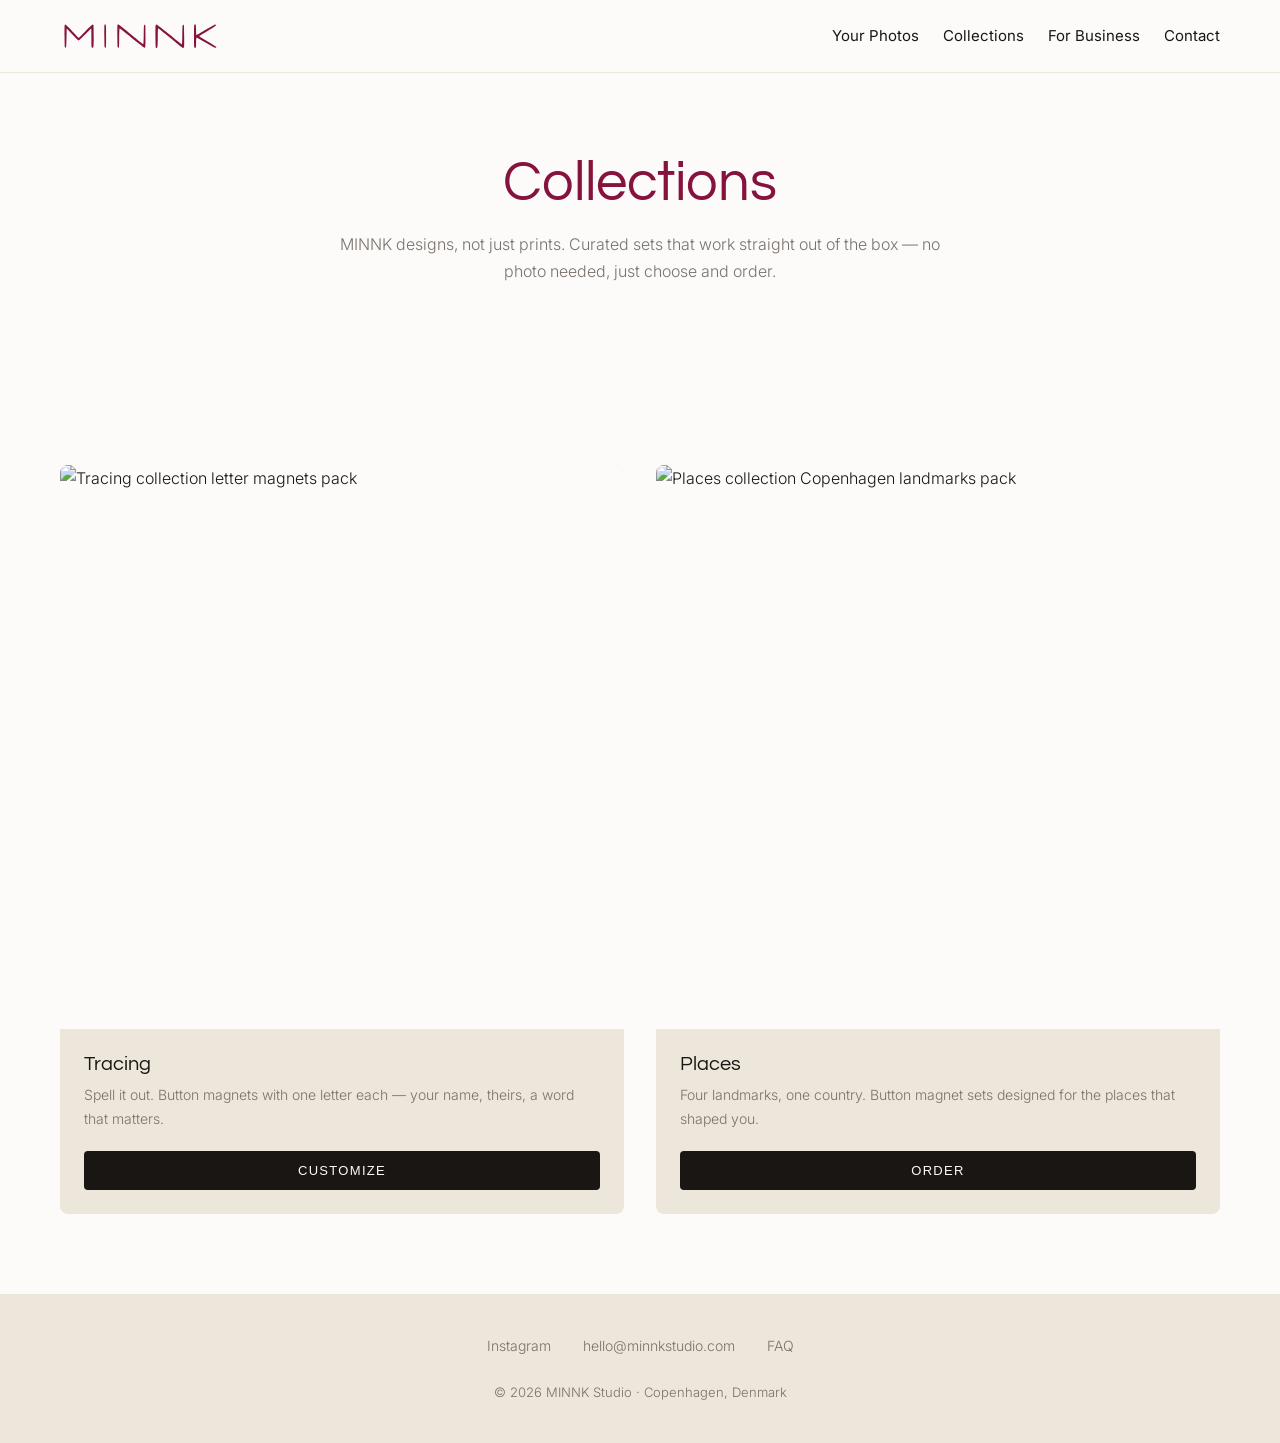
==== collections.html @ 9b7a2f92 "Initial commit: MINNK Studio website - 5 páginas: Home, Your Photos, Collections, For Business, FAQ " ====
<!DOCTYPE html>
<html lang="en">
<head>
    <meta charset="UTF-8">
    <meta name="viewport" content="width=device-width, initial-scale=1.0">
    <title>Collections · MINNK Studio</title>

    <!-- Fonts -->
    <link rel="preconnect" href="https://fonts.googleapis.com">
    <link rel="preconnect" href="https://fonts.gstatic.com" crossorigin>
    <link href="https://fonts.googleapis.com/css2?family=Questrial&family=Inter:wght@300;400;500&display=swap" rel="stylesheet">

    <!-- Favicon -->
    <link rel="icon" type="image/png" sizes="32x32" href="logo_vectorizado/minnk-favicon-32.png">
    <link rel="icon" type="image/png" sizes="16x16" href="logo_vectorizado/minnk-favicon-16.png">
    <link rel="apple-touch-icon" sizes="180x180" href="logo_vectorizado/minnk-favicon-180.png">

    <style>
        /* ==================== VARIABLES ==================== */
        :root {
            --burgundy:  #86123E;
            --off-white: #FCFBF9;
            --linen:     #EDE6DA;
            --almond:    #C9ADA7;
            --ink:       #1A1614;
            --stone:     #7A716B;

            --font-display: 'Questrial', sans-serif;
            --font-body:    'Inter', sans-serif;
        }

        /* ==================== RESET ==================== */
        * {
            margin: 0;
            padding: 0;
            box-sizing: border-box;
        }

        body {
            font-family: var(--font-body);
            color: var(--ink);
            background: var(--off-white);
            line-height: 1.7;
            font-weight: 300;
            overflow-x: hidden;
        }

        img {
            max-width: 100%;
            display: block;
        }

        /* ==================== TYPOGRAPHY ==================== */
        h1, h2, h3 {
            font-family: var(--font-display);
            font-weight: normal;
            line-height: 1.1;
        }

        h1 {
            font-size: 42px;
            color: var(--burgundy);
        }

        h2 {
            font-size: 32px;
            color: var(--burgundy);
        }

        h3 {
            font-size: 20px;
            color: var(--ink);
        }

        p {
            font-size: 15px;
            color: var(--stone);
        }

        /* ==================== LAYOUT ==================== */
        .container {
            max-width: 1200px;
            margin: 0 auto;
            padding: 0 20px;
        }

        section {
            padding: 60px 0;
        }

        /* ==================== HEADER ==================== */
        header {
            background: var(--off-white);
            padding: 20px 0;
            border-bottom: 1px solid var(--linen);
        }

        .header-content {
            display: flex;
            justify-content: space-between;
            align-items: center;
            gap: 20px;
        }

        .logo img {
            height: 32px;
            width: auto;
        }

        nav ul {
            list-style: none;
            display: flex;
            gap: 24px;
            flex-wrap: wrap;
        }

        nav a {
            font-size: 15px;
            font-weight: 400;
            color: var(--ink);
            text-decoration: none;
            transition: color 0.2s;
        }

        nav a:hover {
            color: var(--burgundy);
        }

        /* ==================== PAGE INTRO ==================== */
        .page-intro {
            text-align: center;
            padding: 80px 0 60px;
        }

        .page-intro h1 {
            margin-bottom: 16px;
        }

        .page-intro p {
            max-width: 600px;
            margin: 0 auto;
            font-size: 16px;
        }

        /* ==================== COLLECTIONS GRID ==================== */
        .collections-grid {
            display: grid;
            grid-template-columns: 1fr;
            gap: 40px;
            margin-top: 40px;
        }

        .collection-card {
            background: var(--linen);
            border-radius: 8px;
            overflow: hidden;
            transition: transform 0.2s;
        }

        .collection-card:hover {
            transform: translateY(-4px);
        }

        .collection-image {
            aspect-ratio: 1 / 1;
            background: var(--off-white);
        }

        .collection-content {
            padding: 24px;
        }

        .collection-content h3 {
            margin-bottom: 8px;
        }

        .collection-content p {
            margin-bottom: 20px;
            font-size: 14px;
        }

        .btn-primary {
            display: inline-block;
            padding: 12px 24px;
            background: var(--ink);
            color: var(--off-white);
            text-decoration: none;
            font-size: 13px;
            font-weight: 500;
            text-transform: uppercase;
            letter-spacing: 0.1em;
            border-radius: 4px;
            border: none;
            cursor: pointer;
            transition: opacity 0.2s;
            width: 100%;
            text-align: center;
        }

        .btn-primary:hover {
            opacity: 0.9;
        }

        /* ==================== MODAL ==================== */
        .modal {
            display: none;
            position: fixed;
            top: 0;
            left: 0;
            width: 100%;
            height: 100%;
            background: rgba(0,0,0,0.6);
            z-index: 1000;
            align-items: center;
            justify-content: center;
            padding: 20px;
            overflow-y: auto;
        }

        .modal.active {
            display: flex;
        }

        .modal-content {
            background: var(--off-white);
            border-radius: 8px;
            max-width: 600px;
            width: 100%;
            max-height: 90vh;
            overflow-y: auto;
            padding: 40px 32px;
            position: relative;
        }

        .modal-close {
            position: absolute;
            top: 16px;
            right: 16px;
            font-size: 32px;
            cursor: pointer;
            color: var(--stone);
            background: none;
            border: none;
            line-height: 1;
            padding: 0;
            width: 32px;
            height: 32px;
            display: flex;
            align-items: center;
            justify-content: center;
        }

        .modal-content h2 {
            margin-bottom: 24px;
        }

        /* ==================== TEXT INPUT (TRACING) ==================== */
        .text-input-group {
            margin-bottom: 24px;
        }

        .name-input {
            width: 100%;
            padding: 16px;
            font-family: var(--font-body);
            font-size: 18px;
            border: 2px solid var(--almond);
            background: var(--off-white);
            color: var(--ink);
            text-transform: uppercase;
            letter-spacing: 0.1em;
            font-weight: 500;
        }

        .name-input:focus {
            outline: none;
            border-color: var(--burgundy);
        }

        .input-info {
            display: flex;
            justify-content: space-between;
            margin-top: 8px;
            font-size: 13px;
            color: var(--stone);
        }

        .price-display {
            font-size: 18px;
            font-weight: 500;
            color: var(--burgundy);
            margin-top: 16px;
            margin-bottom: 24px;
        }

        /* ==================== FORM ==================== */
        .order-form {
            margin-top: 24px;
        }

        .form-group {
            margin-bottom: 20px;
        }

        label {
            display: block;
            font-size: 13px;
            font-weight: 500;
            margin-bottom: 8px;
            color: var(--ink);
        }

        label .optional {
            font-weight: 300;
            color: var(--stone);
        }

        input,
        textarea,
        select {
            width: 100%;
            padding: 12px;
            font-family: var(--font-body);
            font-size: 15px;
            border: 1px solid var(--almond);
            background: var(--off-white);
            color: var(--ink);
        }

        input::placeholder,
        textarea::placeholder {
            color: var(--stone);
        }

        textarea {
            min-height: 80px;
            resize: vertical;
        }

        .form-note {
            font-size: 13px;
            color: var(--stone);
            margin-top: 8px;
        }

        button[type="submit"] {
            width: 100%;
            padding: 14px;
            margin-top: 24px;
            font-family: var(--font-body);
            font-size: 13px;
            font-weight: 500;
            text-transform: uppercase;
            letter-spacing: 0.1em;
            background: var(--ink);
            color: var(--off-white);
            border: none;
            cursor: pointer;
            transition: opacity 0.2s;
        }

        button[type="submit"]:hover {
            opacity: 0.9;
        }

        .important-note {
            margin-top: 16px;
            padding: 16px;
            background: var(--linen);
            border-left: 3px solid var(--burgundy);
            font-size: 13px;
            color: var(--ink);
            font-weight: 400;
        }

        /* ==================== FOOTER ==================== */
        footer {
            background: var(--linen);
            padding: 40px 0;
            text-align: center;
        }

        .footer-links {
            display: flex;
            flex-direction: column;
            gap: 16px;
            margin-bottom: 24px;
        }

        .footer-links a {
            font-size: 14px;
            color: var(--stone);
            text-decoration: none;
        }

        .footer-links a:hover {
            color: var(--burgundy);
        }

        .footer-note {
            font-size: 13px;
            color: var(--stone);
        }

        /* ==================== PLACEHOLDERS ==================== */
        .placeholder {
            background: var(--linen);
            border: 2px dashed var(--almond);
            display: flex;
            flex-direction: column;
            align-items: center;
            justify-content: center;
            padding: 40px 20px;
            text-align: center;
        }

        .placeholder-name {
            font-family: var(--font-display);
            font-size: 16px;
            color: var(--burgundy);
            margin-bottom: 8px;
        }

        .placeholder-desc {
            font-size: 13px;
            color: var(--stone);
            max-width: 300px;
        }

        .placeholder-ratio-1-1 {
            aspect-ratio: 1 / 1;
        }

        /* ==================== RESPONSIVE ==================== */
        @media (min-width: 768px) {
            h1 {
                font-size: 56px;
            }

            h2 {
                font-size: 36px;
            }

            section {
                padding: 80px 0;
            }

            .collections-grid {
                grid-template-columns: repeat(2, 1fr);
                gap: 32px;
            }

            .footer-links {
                flex-direction: row;
                justify-content: center;
                gap: 32px;
            }
        }
    </style>
</head>
<body>

    <!-- ==================== HEADER ==================== -->
    <header>
        <div class="container">
            <div class="header-content">
                <div class="logo">
                    <a href="index.html">
                        <img src="logo_vectorizado/minnk-wordmark-burdeos.svg" alt="MINNK Studio">
                    </a>
                </div>
                <nav>
                    <ul>
                        <li><a href="your-photos.html">Your Photos</a></li>
                        <li><a href="collections.html">Collections</a></li>
                        <li><a href="for-business.html">For Business</a></li>
                        <li><a href="#contact">Contact</a></li>
                    </ul>
                </nav>
            </div>
        </div>
    </header>

    <!-- ==================== PAGE INTRO ==================== -->
    <section class="page-intro">
        <div class="container">
            <h1>Collections</h1>
            <p>MINNK designs, not just prints. Curated sets that work straight out of the box — no photo needed, just choose and order.</p>
        </div>
    </section>

    <!-- ==================== COLLECTIONS GRID ==================== -->
    <section class="collections-section">
        <div class="container">
            <div class="collections-grid">

                <!-- TRACING CARD -->
                <div class="collection-card">
                    <div class="collection-image">
                        <img src="images/tracing-pack.jpg" alt="Tracing collection letter magnets pack">
                    </div>
                    <div class="collection-content">
                        <h3>Tracing</h3>
                        <p>Spell it out. Button magnets with one letter each — your name, theirs, a word that matters.</p>
                        <button class="btn-primary" onclick="openModal('tracing')">Customize</button>
                    </div>
                </div>

                <!-- PLACES CARD -->
                <div class="collection-card">
                    <div class="collection-image">
                        <img src="images/places-pack.jpg" alt="Places collection Copenhagen landmarks pack">
                    </div>
                    <div class="collection-content">
                        <h3>Places</h3>
                        <p>Four landmarks, one country. Button magnet sets designed for the places that shaped you.</p>
                        <button class="btn-primary" onclick="openModal('places')">Order</button>
                    </div>
                </div>

            </div>
        </div>
    </section>

    <!-- ==================== TRACING MODAL ==================== -->
    <div class="modal" id="modal-tracing" onclick="closeModalOnOutside(event, 'tracing')">
        <div class="modal-content" onclick="event.stopPropagation()">
            <button class="modal-close" onclick="closeModal('tracing')">&times;</button>
            <h2>Tracing</h2>

            <div class="text-input-group">
                <input
                    type="text"
                    class="name-input"
                    id="tracing-input"
                    placeholder="TYPE YOUR NAME"
                    maxlength="20"
                    oninput="updateTracingPrice()"
                >
                <div class="input-info">
                    <span id="tracing-letters">0 letters</span>
                    <span id="tracing-pieces">Minimum 5 pieces</span>
                </div>
                <div class="price-display" id="tracing-price">DKK 95</div>
            </div>

            <form class="order-form" id="tracing-form" onsubmit="handleTracingSubmit(event)">
                <input type="hidden" name="form_type" value="tracing">
                <input type="hidden" id="tracing-name-hidden" name="custom_name" value="">
                <input type="hidden" id="tracing-letters-hidden" name="letters" value="0">
                <input type="hidden" id="tracing-pieces-hidden" name="pieces" value="5">
                <input type="hidden" id="tracing-price-hidden" name="price" value="95">

                <div class="form-group">
                    <label for="tracing-customer-name">Your Name</label>
                    <input type="text" id="tracing-customer-name" name="customer_name" required>
                </div>

                <div class="form-group">
                    <label for="tracing-email">Email</label>
                    <input type="email" id="tracing-email" name="email" required>
                </div>

                <div class="form-group">
                    <label for="tracing-phone">Phone</label>
                    <input type="tel" id="tracing-phone" name="phone" placeholder="+45..." required>
                </div>

                <div class="form-group">
                    <label for="tracing-contact-preference">Preferred contact method</label>
                    <select id="tracing-contact-preference" name="contact_preference" required>
                        <option value="">Select one</option>
                        <option value="email">Email</option>
                        <option value="phone">Phone</option>
                    </select>
                </div>

                <div class="form-group">
                    <label for="tracing-postal-code">Postal Code</label>
                    <input type="text" id="tracing-postal-code" name="postal_code" required>
                    <p class="form-note">Free delivery in Copenhagen</p>
                </div>

                <div class="form-group">
                    <label for="tracing-notes">Notes <span class="optional">(optional)</span></label>
                    <textarea id="tracing-notes" name="notes" placeholder="Special occasion, deadline..."></textarea>
                </div>

                <div class="important-note">
                    <strong>This is a request.</strong> We'll review it and confirm before any payment.
                </div>

                <button type="submit">Submit Request</button>
            </form>
        </div>
    </div>

    <!-- ==================== PLACES MODAL ==================== -->
    <div class="modal" id="modal-places" onclick="closeModalOnOutside(event, 'places')">
        <div class="modal-content" onclick="event.stopPropagation()">
            <button class="modal-close" onclick="closeModal('places')">&times;</button>
            <h2>Places</h2>

            <form class="order-form" id="places-form" onsubmit="handlePlacesSubmit(event)">
                <input type="hidden" name="form_type" value="places">
                <input type="hidden" name="product" value="Places · 4x Button 50×50mm">
                <input type="hidden" name="price" value="Price TBD">

                <div class="form-group">
                    <label for="places-country">Country</label>
                    <select id="places-country" name="country" required>
                        <option value="">Select country</option>
                        <option value="denmark">Denmark</option>
                    </select>
                    <p class="form-note">More countries coming soon</p>
                </div>

                <div class="form-group">
                    <label for="places-quantity">Quantity</label>
                    <select id="places-quantity" name="quantity" required>
                        <option value="1">1 pack (4 magnets)</option>
                        <option value="2">2 packs (8 magnets)</option>
                        <option value="3">3 packs (12 magnets)</option>
                        <option value="5">5 packs (20 magnets)</option>
                    </select>
                </div>

                <div class="price-display">Price TBD · Under review</div>

                <div class="form-group">
                    <label for="places-customer-name">Your Name</label>
                    <input type="text" id="places-customer-name" name="customer_name" required>
                </div>

                <div class="form-group">
                    <label for="places-email">Email</label>
                    <input type="email" id="places-email" name="email" required>
                </div>

                <div class="form-group">
                    <label for="places-phone">Phone</label>
                    <input type="tel" id="places-phone" name="phone" placeholder="+45..." required>
                </div>

                <div class="form-group">
                    <label for="places-contact-preference">Preferred contact method</label>
                    <select id="places-contact-preference" name="contact_preference" required>
                        <option value="">Select one</option>
                        <option value="email">Email</option>
                        <option value="phone">Phone</option>
                    </select>
                </div>

                <div class="form-group">
                    <label for="places-postal-code">Postal Code</label>
                    <input type="text" id="places-postal-code" name="postal_code" required>
                    <p class="form-note">Free delivery in Copenhagen</p>
                </div>

                <div class="form-group">
                    <label for="places-notes">Notes <span class="optional">(optional)</span></label>
                    <textarea id="places-notes" name="notes" placeholder="Special occasion, deadline..."></textarea>
                </div>

                <div class="important-note">
                    <strong>This is a request.</strong> We'll review it and confirm pricing before any payment.
                </div>

                <button type="submit">Submit Request</button>
            </form>
        </div>
    </div>

    <!-- ==================== FOOTER ==================== -->
    <footer>
        <div class="container">
            <div class="footer-links">
                <a href="https://instagram.com/minnkstudio" target="_blank">Instagram</a>
                <a href="mailto:hello@minnkstudio.com">hello@minnkstudio.com</a>
                <a href="faq.html">FAQ</a>
            </div>
            <p class="footer-note">© 2026 MINNK Studio · Copenhagen, Denmark</p>
        </div>
    </footer>

    <script>
        // ==================== MODAL MANAGEMENT ====================
        function openModal(type) {
            document.getElementById(`modal-${type}`).classList.add('active');
            if (type === 'tracing') {
                updateTracingPrice();
            }
        }

        function closeModal(type) {
            document.getElementById(`modal-${type}`).classList.remove('active');
        }

        function closeModalOnOutside(event, type) {
            if (event.target.classList.contains('modal')) {
                closeModal(type);
            }
        }

        // ==================== TRACING PRICE CALCULATION ====================
        function updateTracingPrice() {
            const input = document.getElementById('tracing-input');
            const name = input.value.toUpperCase().replace(/[^A-Z]/g, ''); // Only letters
            const letters = name.length;

            // Minimum 5 pieces
            const pieces = Math.max(5, letters);

            // DKK 19 per letter, minimum DKK 95
            const price = Math.max(95, letters * 19);

            // Update UI
            document.getElementById('tracing-letters').textContent = `${letters} letter${letters !== 1 ? 's' : ''}`;
            document.getElementById('tracing-pieces').textContent = `${pieces} piece${pieces !== 1 ? 's' : ''}`;
            document.getElementById('tracing-price').textContent = `DKK ${price}`;

            // Update hidden fields
            document.getElementById('tracing-name-hidden').value = name;
            document.getElementById('tracing-letters-hidden').value = letters;
            document.getElementById('tracing-pieces-hidden').value = pieces;
            document.getElementById('tracing-price-hidden').value = price;

            // Keep input uppercase
            input.value = name;
        }

        // ==================== FORM SUBMISSIONS ====================
        function handleTracingSubmit(event) {
            event.preventDefault();

            const name = document.getElementById('tracing-input').value.trim();
            if (name.length === 0) {
                alert('Please enter a name to spell out.');
                return;
            }

            submitForm(event.target, 'Tracing');
        }

        function handlePlacesSubmit(event) {
            event.preventDefault();
            submitForm(event.target, 'Places');
        }

        function submitForm(form, productType) {
            const formData = new FormData(form);

            fetch('https://formspree.io/f/xqegqgzb', {
                method: 'POST',
                body: formData,
                headers: {
                    'Accept': 'application/json'
                }
            })
            .then(response => {
                if (response.ok) {
                    // Show confirmation
                    const modalId = productType.toLowerCase();
                    document.getElementById(`modal-${modalId}`).querySelector('.modal-content').innerHTML = `
                        <div style="text-align:center; padding:40px 20px;">
                            <h2 style="color:var(--burgundy); margin-bottom:12px;">Request Received!</h2>
                            <p style="font-size:15px; color:var(--ink);">
                                Thank you! We've received your ${productType} request.
                                You'll receive confirmation before any payment.
                            </p>
                            <p style="font-size:14px; color:var(--stone); margin-top:12px;">
                                We'll contact you at <strong>${formData.get('email')}</strong>
                            </p>
                            <a href="index.html" style="display:inline-block; margin-top:24px; padding:12px 24px; background:var(--ink); color:var(--off-white); text-decoration:none; border-radius:4px; font-size:13px;">Back to Home</a>
                        </div>
                    `;
                } else {
                    alert('There was a problem submitting your request. Please try again or contact us directly.');
                }
            })
            .catch(error => {
                alert('There was a problem submitting your request. Please try again or contact us directly.');
            });
        }
    </script>

</body>
</html>
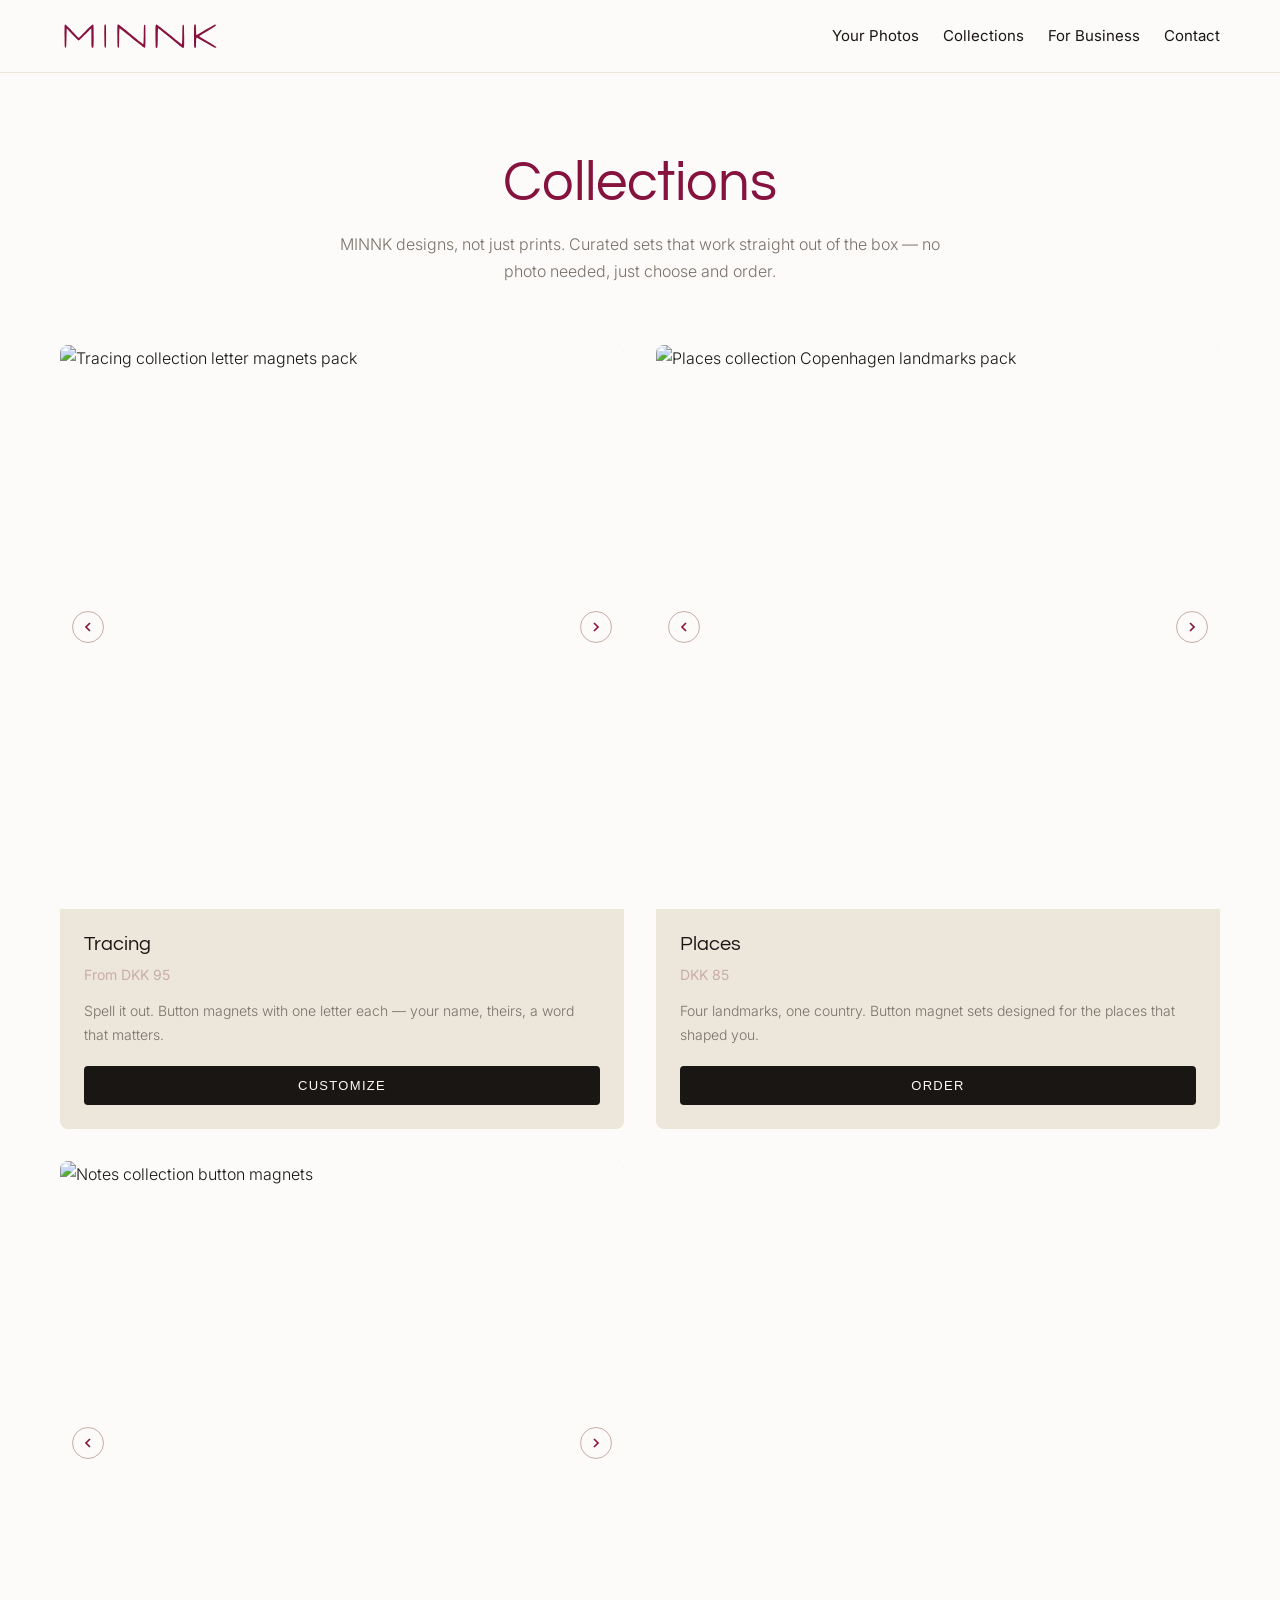
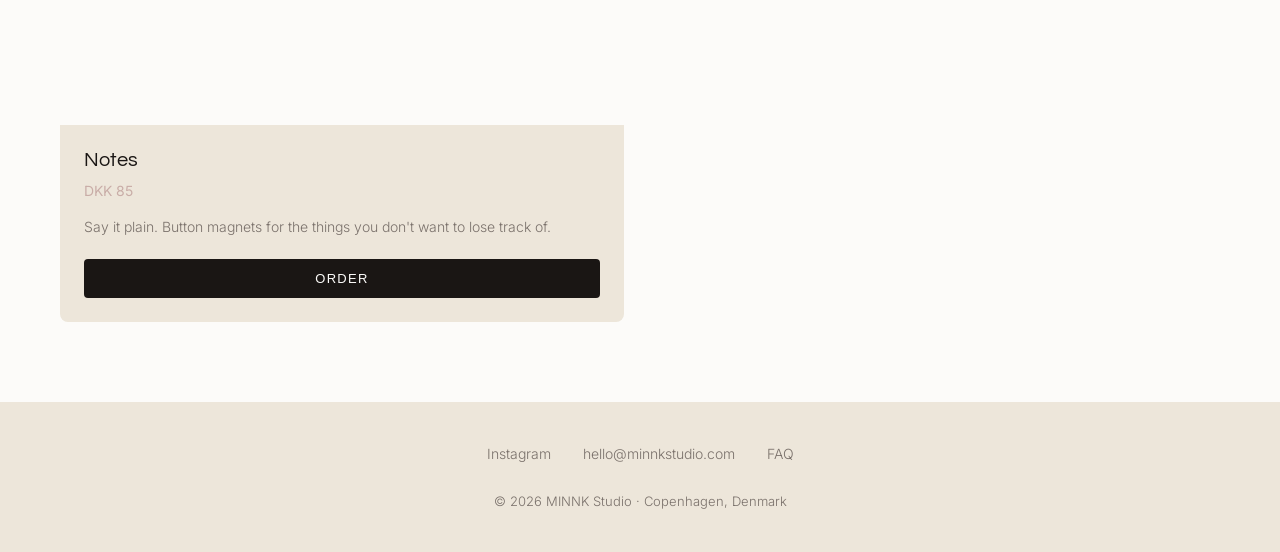
==== commit c8e62e7b: "Update all prices across the site with new pricing table - index.html: Update Start Here combo price" ====
--- a/collections.html
+++ b/collections.html
@@ -143,11 +143,14 @@
         }
 
         /* ==================== COLLECTIONS GRID ==================== */
+        .collections-section {
+            padding-top: 0;
+        }
+
         .collections-grid {
             display: grid;
             grid-template-columns: 1fr;
             gap: 40px;
-            margin-top: 40px;
         }
 
         .collection-card {
@@ -164,6 +167,55 @@
         .collection-image {
             aspect-ratio: 1 / 1;
             background: var(--off-white);
+            overflow: hidden;
+        }
+
+        .collection-image img {
+            width: 100%;
+            height: 100%;
+            object-fit: cover;
+        }
+
+        .collection-carousel {
+            position: relative;
+        }
+
+        .carousel-arrow {
+            position: absolute;
+            top: 50%;
+            transform: translateY(-50%);
+            width: 32px;
+            height: 32px;
+            background: rgba(252, 251, 249, 0.95);
+            border: 1px solid var(--almond);
+            border-radius: 50%;
+            display: flex;
+            align-items: center;
+            justify-content: center;
+            cursor: pointer;
+            transition: background 0.2s, border-color 0.2s;
+            z-index: 5;
+        }
+
+        .carousel-arrow:hover {
+            background: var(--off-white);
+            border-color: var(--burgundy);
+        }
+
+        .carousel-arrow-left {
+            left: 12px;
+        }
+
+        .carousel-arrow-right {
+            right: 12px;
+        }
+
+        .carousel-arrow svg {
+            width: 16px;
+            height: 16px;
+            stroke: var(--burgundy);
+            stroke-width: 2.5;
+            fill: none;
         }
 
         .collection-content {
@@ -172,6 +224,14 @@
 
         .collection-content h3 {
             margin-bottom: 8px;
+        }
+
+        .collection-price {
+            display: block;
+            font-size: 14px;
+            font-weight: 400;
+            color: var(--almond);
+            margin-bottom: 12px;
         }
 
         .collection-content p {
@@ -496,11 +556,24 @@
 
                 <!-- TRACING CARD -->
                 <div class="collection-card">
-                    <div class="collection-image">
-                        <img src="images/tracing-pack.jpg" alt="Tracing collection letter magnets pack">
+                    <div class="collection-image collection-carousel">
+                        <img id="tracing-carousel-img" src="images/tracing-pack-1.jpg" alt="Tracing collection letter magnets pack">
+
+                        <div class="carousel-arrow carousel-arrow-left" onclick="changeTracingImage(-1)">
+                            <svg viewBox="0 0 24 24">
+                                <polyline points="15 18 9 12 15 6"></polyline>
+                            </svg>
+                        </div>
+
+                        <div class="carousel-arrow carousel-arrow-right" onclick="changeTracingImage(1)">
+                            <svg viewBox="0 0 24 24">
+                                <polyline points="9 18 15 12 9 6"></polyline>
+                            </svg>
+                        </div>
                     </div>
                     <div class="collection-content">
                         <h3>Tracing</h3>
+                        <span class="collection-price">From DKK 95</span>
                         <p>Spell it out. Button magnets with one letter each — your name, theirs, a word that matters.</p>
                         <button class="btn-primary" onclick="openModal('tracing')">Customize</button>
                     </div>
@@ -508,13 +581,51 @@
 
                 <!-- PLACES CARD -->
                 <div class="collection-card">
-                    <div class="collection-image">
-                        <img src="images/places-pack.jpg" alt="Places collection Copenhagen landmarks pack">
+                    <div class="collection-image collection-carousel">
+                        <img id="places-carousel-img" src="images/places-pack-1.jpg" alt="Places collection Copenhagen landmarks pack">
+
+                        <div class="carousel-arrow carousel-arrow-left" onclick="changePlacesImage(-1)">
+                            <svg viewBox="0 0 24 24">
+                                <polyline points="15 18 9 12 15 6"></polyline>
+                            </svg>
+                        </div>
+
+                        <div class="carousel-arrow carousel-arrow-right" onclick="changePlacesImage(1)">
+                            <svg viewBox="0 0 24 24">
+                                <polyline points="9 18 15 12 9 6"></polyline>
+                            </svg>
+                        </div>
                     </div>
                     <div class="collection-content">
                         <h3>Places</h3>
+                        <span class="collection-price">DKK 85</span>
                         <p>Four landmarks, one country. Button magnet sets designed for the places that shaped you.</p>
                         <button class="btn-primary" onclick="openModal('places')">Order</button>
+                    </div>
+                </div>
+
+                <!-- NOTES CARD -->
+                <div class="collection-card">
+                    <div class="collection-image collection-carousel">
+                        <img id="notes-carousel-img" src="images/notes-pack-1.jpg" alt="Notes collection button magnets">
+
+                        <div class="carousel-arrow carousel-arrow-left" onclick="changeNotesImage(-1)">
+                            <svg viewBox="0 0 24 24">
+                                <polyline points="15 18 9 12 15 6"></polyline>
+                            </svg>
+                        </div>
+
+                        <div class="carousel-arrow carousel-arrow-right" onclick="changeNotesImage(1)">
+                            <svg viewBox="0 0 24 24">
+                                <polyline points="9 18 15 12 9 6"></polyline>
+                            </svg>
+                        </div>
+                    </div>
+                    <div class="collection-content">
+                        <h3>Notes</h3>
+                        <span class="collection-price">DKK 85</span>
+                        <p>Say it plain. Button magnets for the things you don't want to lose track of.</p>
+                        <button class="btn-primary" onclick="openModal('notes')">Order</button>
                     </div>
                 </div>
 
@@ -604,7 +715,7 @@
             <form class="order-form" id="places-form" onsubmit="handlePlacesSubmit(event)">
                 <input type="hidden" name="form_type" value="places">
                 <input type="hidden" name="product" value="Places · 4x Button 50×50mm">
-                <input type="hidden" name="price" value="Price TBD">
+                <input type="hidden" name="price" value="85">
 
                 <div class="form-group">
                     <label for="places-country">Country</label>
@@ -625,7 +736,7 @@
                     </select>
                 </div>
 
-                <div class="price-display">Price TBD · Under review</div>
+                <div class="price-display">DKK 85 per pack</div>
 
                 <div class="form-group">
                     <label for="places-customer-name">Your Name</label>
@@ -660,6 +771,73 @@
                 <div class="form-group">
                     <label for="places-notes">Notes <span class="optional">(optional)</span></label>
                     <textarea id="places-notes" name="notes" placeholder="Special occasion, deadline..."></textarea>
+                </div>
+
+                <div class="important-note">
+                    <strong>This is a request.</strong> We'll review it and confirm pricing before any payment.
+                </div>
+
+                <button type="submit">Submit Request</button>
+            </form>
+        </div>
+    </div>
+
+    <!-- ==================== NOTES MODAL ==================== -->
+    <div class="modal" id="modal-notes" onclick="closeModalOnOutside(event, 'notes')">
+        <div class="modal-content" onclick="event.stopPropagation()">
+            <button class="modal-close" onclick="closeModal('notes')">&times;</button>
+            <h2>Notes</h2>
+
+            <form class="order-form" id="notes-form" onsubmit="handleNotesSubmit(event)">
+                <input type="hidden" name="form_type" value="notes">
+                <input type="hidden" name="product" value="Notes · Button 50×50mm">
+                <input type="hidden" name="price" value="Price TBD">
+
+                <div class="form-group">
+                    <label for="notes-quantity">Quantity</label>
+                    <select id="notes-quantity" name="quantity" required>
+                        <option value="1">1 pack</option>
+                        <option value="2">2 packs</option>
+                        <option value="3">3 packs</option>
+                        <option value="5">5 packs</option>
+                    </select>
+                </div>
+
+                <div class="price-display">Price TBD · Under review</div>
+
+                <div class="form-group">
+                    <label for="notes-customer-name">Your Name</label>
+                    <input type="text" id="notes-customer-name" name="customer_name" required>
+                </div>
+
+                <div class="form-group">
+                    <label for="notes-email">Email</label>
+                    <input type="email" id="notes-email" name="email" required>
+                </div>
+
+                <div class="form-group">
+                    <label for="notes-phone">Phone</label>
+                    <input type="tel" id="notes-phone" name="phone" placeholder="+45..." required>
+                </div>
+
+                <div class="form-group">
+                    <label for="notes-contact-preference">Preferred contact method</label>
+                    <select id="notes-contact-preference" name="contact_preference" required>
+                        <option value="">Select one</option>
+                        <option value="email">Email</option>
+                        <option value="phone">Phone</option>
+                    </select>
+                </div>
+
+                <div class="form-group">
+                    <label for="notes-postal-code">Postal Code</label>
+                    <input type="text" id="notes-postal-code" name="postal_code" required>
+                    <p class="form-note">Free delivery in Copenhagen</p>
+                </div>
+
+                <div class="form-group">
+                    <label for="notes-notes">Notes <span class="optional">(optional)</span></label>
+                    <textarea id="notes-notes" name="notes" placeholder="Special occasion, deadline..."></textarea>
                 </div>
 
                 <div class="important-note">
@@ -745,6 +923,72 @@
         function handlePlacesSubmit(event) {
             event.preventDefault();
             submitForm(event.target, 'Places');
+        }
+
+        function handleNotesSubmit(event) {
+            event.preventDefault();
+            submitForm(event.target, 'Notes');
+        }
+
+        // ==================== TRACING CAROUSEL ====================
+        let tracingImageIndex = 0;
+        const tracingImages = [
+            'images/tracing-pack-1.jpg',
+            'images/tracing-pack-2.jpg'
+        ];
+
+        function changeTracingImage(direction) {
+            tracingImageIndex += direction;
+
+            // Loop around
+            if (tracingImageIndex < 0) {
+                tracingImageIndex = tracingImages.length - 1;
+            } else if (tracingImageIndex >= tracingImages.length) {
+                tracingImageIndex = 0;
+            }
+
+            document.getElementById('tracing-carousel-img').src = tracingImages[tracingImageIndex];
+        }
+
+        // ==================== NOTES CAROUSEL ====================
+        let notesImageIndex = 0;
+        const notesImages = [
+            'images/notes-pack-1.jpg',
+            'images/notes-pack-2.jpg'
+        ];
+
+        function changeNotesImage(direction) {
+            notesImageIndex += direction;
+
+            // Loop around
+            if (notesImageIndex < 0) {
+                notesImageIndex = notesImages.length - 1;
+            } else if (notesImageIndex >= notesImages.length) {
+                notesImageIndex = 0;
+            }
+
+            document.getElementById('notes-carousel-img').src = notesImages[notesImageIndex];
+        }
+
+        // ==================== PLACES CAROUSEL ====================
+        let placesImageIndex = 0;
+        const placesImages = [
+            'images/places-pack-1.jpg',
+            'images/places-pack-2.jpg',
+            'images/places-pack-3.jpg'
+        ];
+
+        function changePlacesImage(direction) {
+            placesImageIndex += direction;
+
+            // Loop around
+            if (placesImageIndex < 0) {
+                placesImageIndex = placesImages.length - 1;
+            } else if (placesImageIndex >= placesImages.length) {
+                placesImageIndex = 0;
+            }
+
+            document.getElementById('places-carousel-img').src = placesImages[placesImageIndex];
         }
 
         function submitForm(form, productType) {
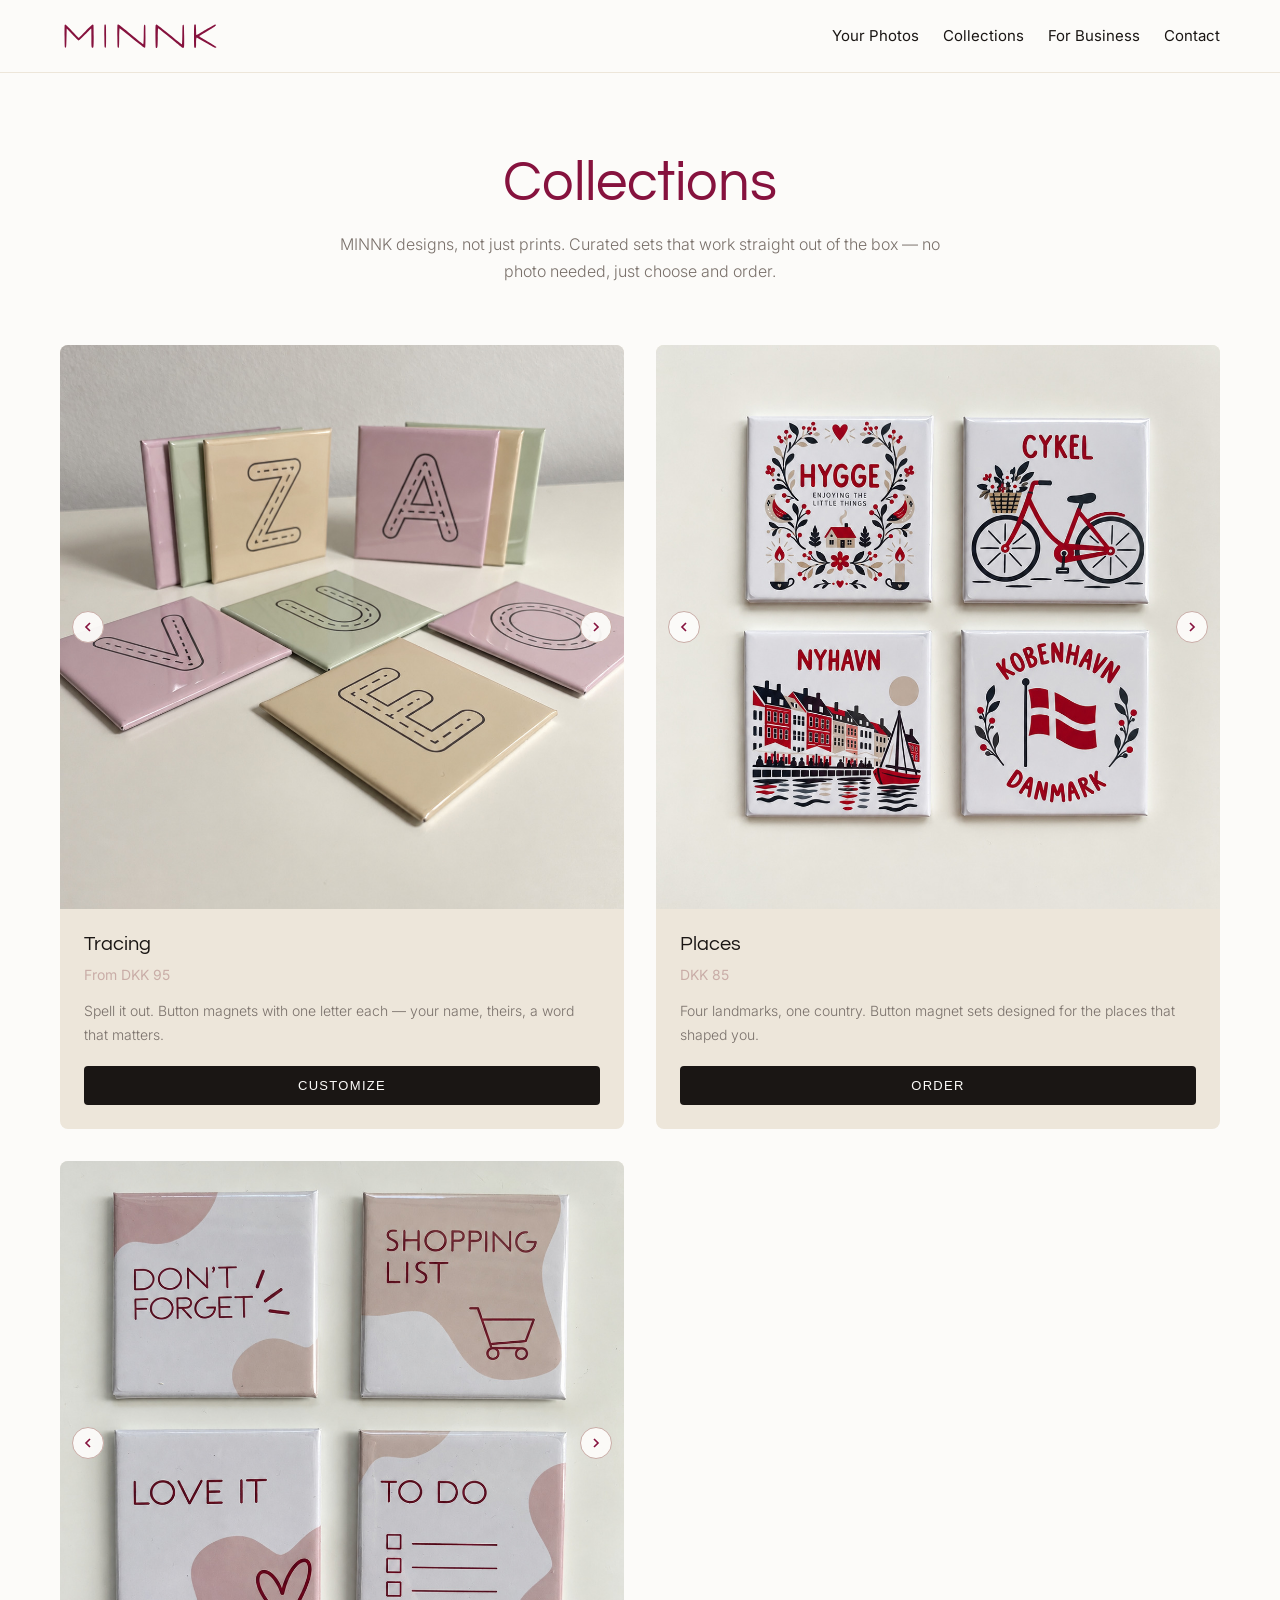
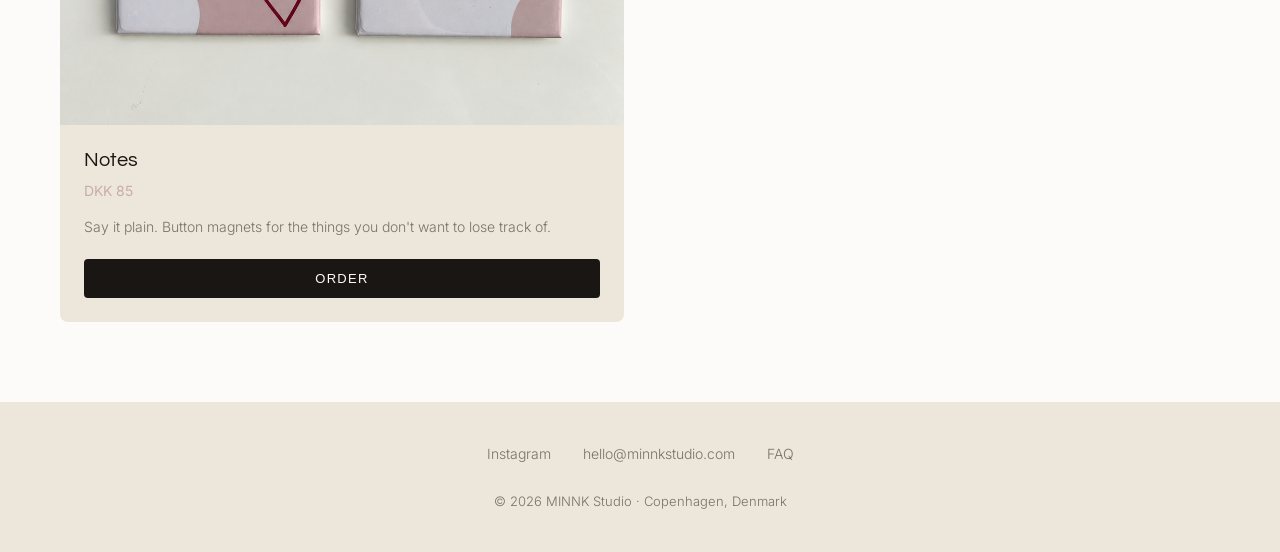
==== commit a003edaf: "Update all pages with consistent styling and fix navigation links your-photos.html: - Update Start H" ====
--- a/collections.html
+++ b/collections.html
@@ -534,7 +534,7 @@
                         <li><a href="your-photos.html">Your Photos</a></li>
                         <li><a href="collections.html">Collections</a></li>
                         <li><a href="for-business.html">For Business</a></li>
-                        <li><a href="#contact">Contact</a></li>
+                        <li><a href="index.html#contact">Contact</a></li>
                     </ul>
                 </nav>
             </div>
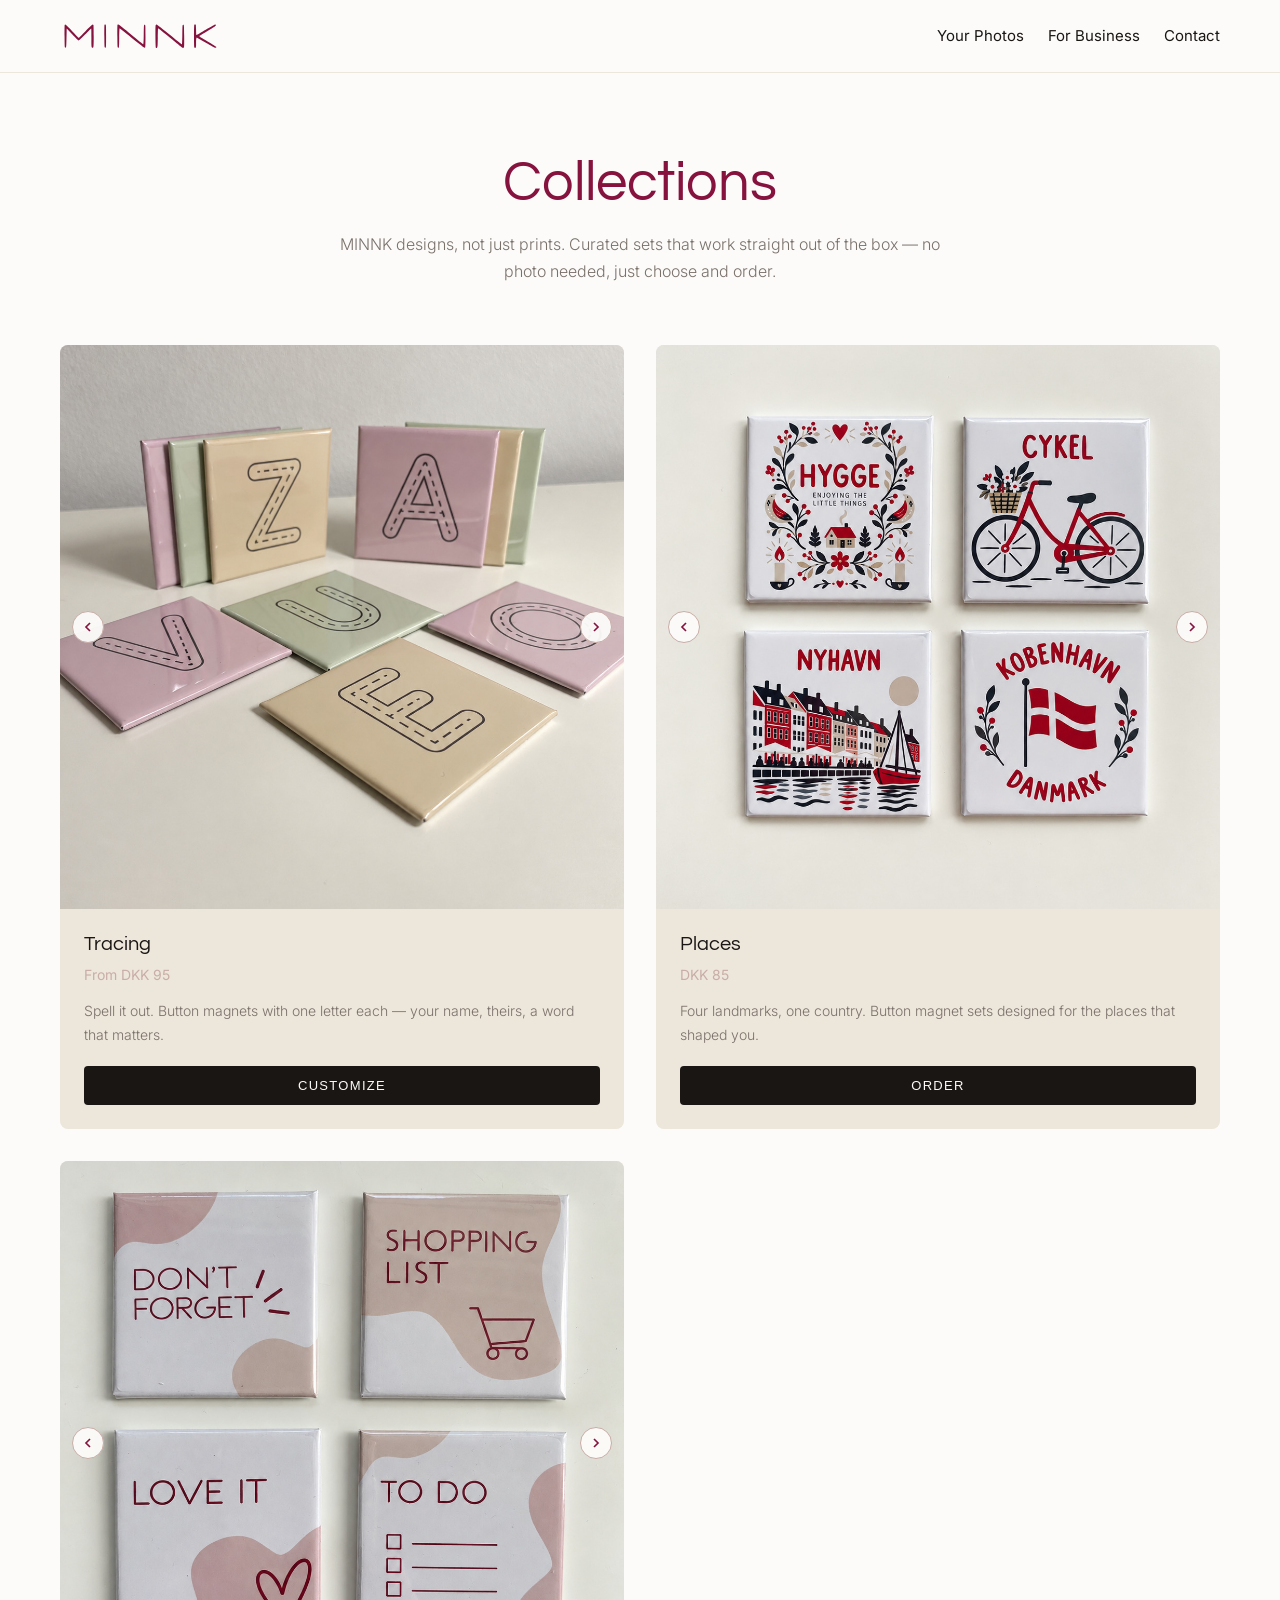
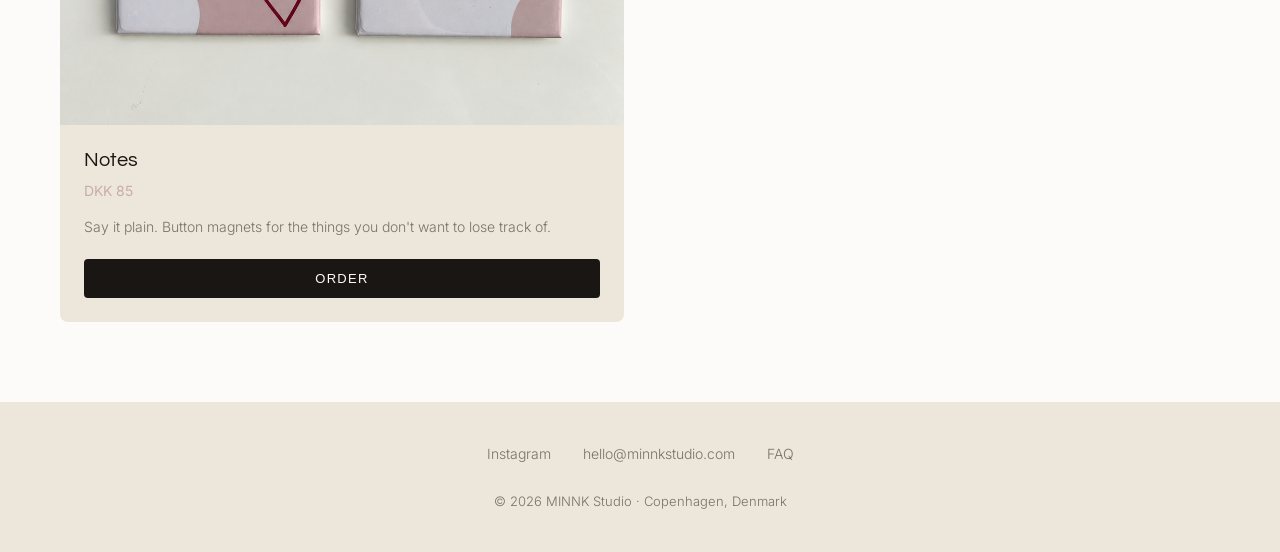
==== commit ff1c7714: "Fix header navigation across all pages Mobile (all pages): - Collections: show Your Photos, For Busi" ====
--- a/collections.html
+++ b/collections.html
@@ -110,16 +110,17 @@
         nav ul {
             list-style: none;
             display: flex;
-            gap: 24px;
-            flex-wrap: wrap;
+            gap: 12px;
+            flex-wrap: nowrap;
         }
 
         nav a {
-            font-size: 15px;
+            font-size: 13px;
             font-weight: 400;
             color: var(--ink);
             text-decoration: none;
             transition: color 0.2s;
+            white-space: nowrap;
         }
 
         nav a:hover {
@@ -515,6 +516,16 @@
                 justify-content: center;
                 gap: 32px;
             }
+
+            nav ul {
+                gap: 24px;
+                flex-wrap: wrap;
+            }
+
+            nav a {
+                font-size: 15px;
+                white-space: normal;
+            }
         }
     </style>
 </head>
@@ -532,7 +543,6 @@
                 <nav>
                     <ul>
                         <li><a href="your-photos.html">Your Photos</a></li>
-                        <li><a href="collections.html">Collections</a></li>
                         <li><a href="for-business.html">For Business</a></li>
                         <li><a href="index.html#contact">Contact</a></li>
                     </ul>
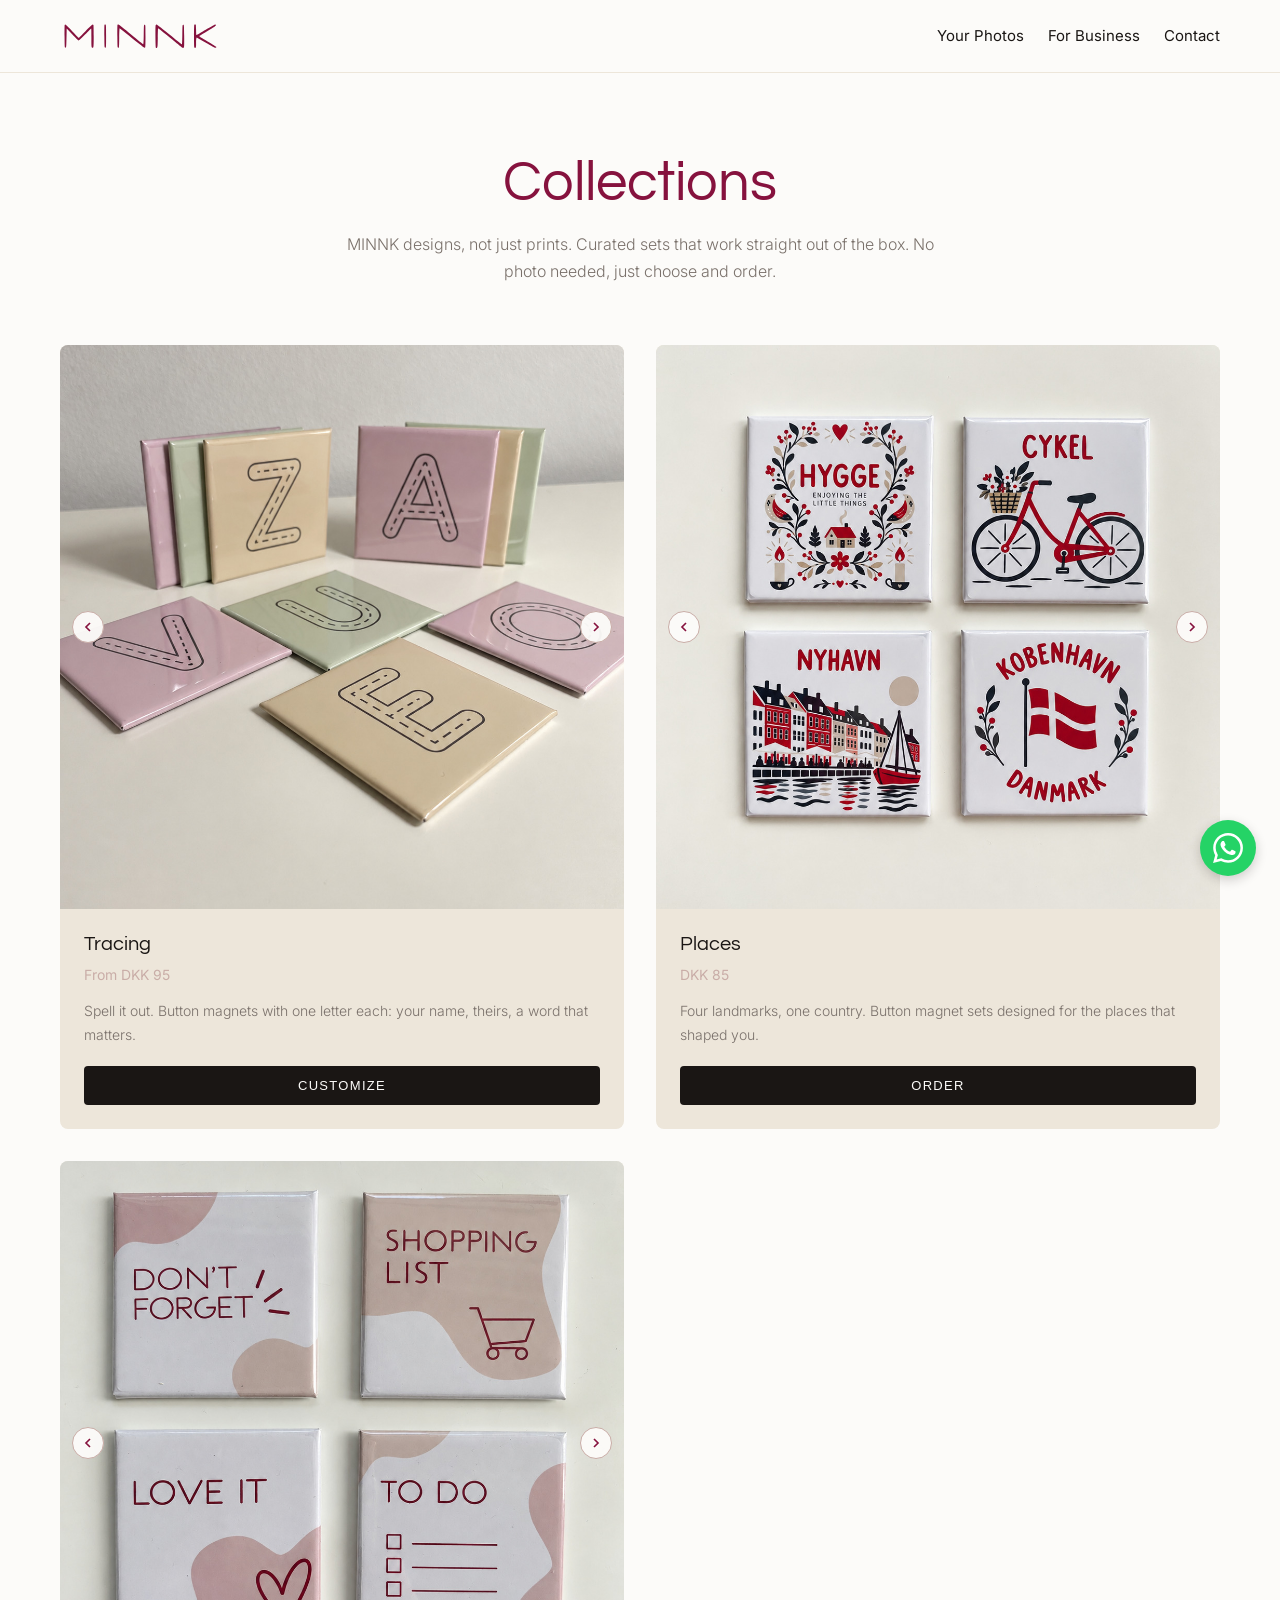
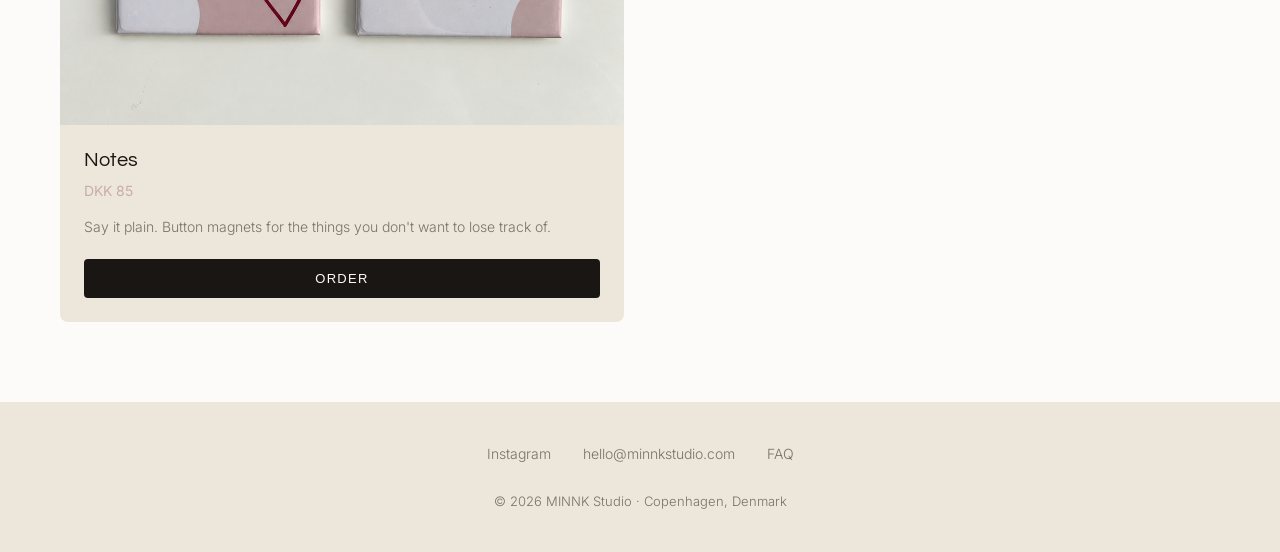
==== commit c4636172: "Update order system and UI improvements - Add unified order form system (js/order-form.js, css/order" ====
--- a/collections.html
+++ b/collections.html
@@ -14,6 +14,9 @@
     <link rel="icon" type="image/png" sizes="32x32" href="logo_vectorizado/minnk-favicon-32.png">
     <link rel="icon" type="image/png" sizes="16x16" href="logo_vectorizado/minnk-favicon-16.png">
     <link rel="apple-touch-icon" sizes="180x180" href="logo_vectorizado/minnk-favicon-180.png">
+
+    <!-- WhatsApp Button -->
+    <link rel="stylesheet" href="css/whatsapp-button.css">
 
     <style>
         /* ==================== VARIABLES ==================== */
@@ -384,6 +387,7 @@
             font-family: var(--font-body);
             font-size: 15px;
             border: 1px solid var(--almond);
+            border-radius: 4px;
             background: var(--off-white);
             color: var(--ink);
         }
@@ -416,6 +420,7 @@
             background: var(--ink);
             color: var(--off-white);
             border: none;
+            border-radius: 4px;
             cursor: pointer;
             transition: opacity 0.2s;
         }
@@ -528,6 +533,7 @@
             }
         }
     </style>
+    <link rel="stylesheet" href="css/order-form.css">
 </head>
 <body>
 
@@ -555,7 +561,7 @@
     <section class="page-intro">
         <div class="container">
             <h1>Collections</h1>
-            <p>MINNK designs, not just prints. Curated sets that work straight out of the box — no photo needed, just choose and order.</p>
+            <p>MINNK designs, not just prints. Curated sets that work straight out of the box. No photo needed, just choose and order.</p>
         </div>
     </section>
 
@@ -584,7 +590,7 @@
                     <div class="collection-content">
                         <h3>Tracing</h3>
                         <span class="collection-price">From DKK 95</span>
-                        <p>Spell it out. Button magnets with one letter each — your name, theirs, a word that matters.</p>
+                        <p>Spell it out. Button magnets with one letter each: your name, theirs, a word that matters.</p>
                         <button class="btn-primary" onclick="openModal('tracing')">Customize</button>
                     </div>
                 </div>
@@ -649,7 +655,7 @@
             <button class="modal-close" onclick="closeModal('tracing')">&times;</button>
             <h2>Tracing</h2>
 
-            <div class="text-input-group">
+            <div class="text-input-group" data-hide-on-success>
                 <input
                     type="text"
                     class="name-input"
@@ -665,7 +671,7 @@
                 <div class="price-display" id="tracing-price">DKK 95</div>
             </div>
 
-            <form class="order-form" id="tracing-form" onsubmit="handleTracingSubmit(event)">
+            <form class="order-form" id="tracing-form" data-minnk-order data-source="collections" data-send-mode="none">
                 <input type="hidden" name="form_type" value="tracing">
                 <input type="hidden" id="tracing-name-hidden" name="custom_name" value="">
                 <input type="hidden" id="tracing-letters-hidden" name="letters" value="0">
@@ -674,7 +680,7 @@
 
                 <div class="form-group">
                     <label for="tracing-customer-name">Your Name</label>
-                    <input type="text" id="tracing-customer-name" name="customer_name" required>
+                    <input type="text" id="tracing-customer-name" name="name" required>
                 </div>
 
                 <div class="form-group">
@@ -683,17 +689,22 @@
                 </div>
 
                 <div class="form-group">
-                    <label for="tracing-phone">Phone</label>
-                    <input type="tel" id="tracing-phone" name="phone" placeholder="+45..." required>
-                </div>
-
-                <div class="form-group">
-                    <label for="tracing-contact-preference">Preferred contact method</label>
-                    <select id="tracing-contact-preference" name="contact_preference" required>
-                        <option value="">Select one</option>
-                        <option value="email">Email</option>
-                        <option value="phone">Phone</option>
-                    </select>
+                    <label>How would you like us to contact you?</label>
+                    <div class="radio-group">
+                        <label class="radio-option">
+                            <input type="radio" name="contact_method" value="whatsapp" required>
+                            <span class="radio-label">WhatsApp</span>
+                        </label>
+                        <label class="radio-option">
+                            <input type="radio" name="contact_method" value="email" required>
+                            <span class="radio-label">Email</span>
+                        </label>
+                    </div>
+                </div>
+
+                <div class="form-group" data-phone-field style="display: none;">
+                    <label for="tracing-phone">WhatsApp number</label>
+                    <input type="tel" id="tracing-phone" name="phone" placeholder="+45...">
                 </div>
 
                 <div class="form-group">
@@ -722,12 +733,12 @@
             <button class="modal-close" onclick="closeModal('places')">&times;</button>
             <h2>Places</h2>
 
-            <form class="order-form" id="places-form" onsubmit="handlePlacesSubmit(event)">
+            <form class="order-form" id="places-form" data-minnk-order data-source="collections" data-send-mode="none">
                 <input type="hidden" name="form_type" value="places">
                 <input type="hidden" name="product" value="Places · 4x Button 50×50mm">
                 <input type="hidden" name="price" value="85">
 
-                <div class="form-group">
+                <div class="form-group" data-hide-on-success>
                     <label for="places-country">Country</label>
                     <select id="places-country" name="country" required>
                         <option value="">Select country</option>
@@ -736,7 +747,7 @@
                     <p class="form-note">More countries coming soon</p>
                 </div>
 
-                <div class="form-group">
+                <div class="form-group" data-hide-on-success>
                     <label for="places-quantity">Quantity</label>
                     <select id="places-quantity" name="quantity" required>
                         <option value="1">1 pack (4 magnets)</option>
@@ -746,11 +757,11 @@
                     </select>
                 </div>
 
-                <div class="price-display">DKK 85 per pack</div>
+                <div class="price-display" data-hide-on-success>DKK 85 per pack</div>
 
                 <div class="form-group">
                     <label for="places-customer-name">Your Name</label>
-                    <input type="text" id="places-customer-name" name="customer_name" required>
+                    <input type="text" id="places-customer-name" name="name" required>
                 </div>
 
                 <div class="form-group">
@@ -759,17 +770,22 @@
                 </div>
 
                 <div class="form-group">
-                    <label for="places-phone">Phone</label>
-                    <input type="tel" id="places-phone" name="phone" placeholder="+45..." required>
-                </div>
-
-                <div class="form-group">
-                    <label for="places-contact-preference">Preferred contact method</label>
-                    <select id="places-contact-preference" name="contact_preference" required>
-                        <option value="">Select one</option>
-                        <option value="email">Email</option>
-                        <option value="phone">Phone</option>
-                    </select>
+                    <label>How would you like us to contact you?</label>
+                    <div class="radio-group">
+                        <label class="radio-option">
+                            <input type="radio" name="contact_method" value="whatsapp" required>
+                            <span class="radio-label">WhatsApp</span>
+                        </label>
+                        <label class="radio-option">
+                            <input type="radio" name="contact_method" value="email" required>
+                            <span class="radio-label">Email</span>
+                        </label>
+                    </div>
+                </div>
+
+                <div class="form-group" data-phone-field style="display: none;">
+                    <label for="places-phone">WhatsApp number</label>
+                    <input type="tel" id="places-phone" name="phone" placeholder="+45...">
                 </div>
 
                 <div class="form-group">
@@ -784,7 +800,7 @@
                 </div>
 
                 <div class="important-note">
-                    <strong>This is a request.</strong> We'll review it and confirm pricing before any payment.
+                    <strong>This is a request.</strong> We'll review it and confirm before any payment.
                 </div>
 
                 <button type="submit">Submit Request</button>
@@ -798,26 +814,26 @@
             <button class="modal-close" onclick="closeModal('notes')">&times;</button>
             <h2>Notes</h2>
 
-            <form class="order-form" id="notes-form" onsubmit="handleNotesSubmit(event)">
+            <form class="order-form" id="notes-form" data-minnk-order data-source="collections" data-send-mode="none">
                 <input type="hidden" name="form_type" value="notes">
-                <input type="hidden" name="product" value="Notes · Button 50×50mm">
-                <input type="hidden" name="price" value="Price TBD">
-
-                <div class="form-group">
+                <input type="hidden" name="product" value="Notes · 4x Button 50×50mm">
+                <input type="hidden" name="price" value="85">
+
+                <div class="form-group" data-hide-on-success>
                     <label for="notes-quantity">Quantity</label>
                     <select id="notes-quantity" name="quantity" required>
-                        <option value="1">1 pack</option>
-                        <option value="2">2 packs</option>
-                        <option value="3">3 packs</option>
-                        <option value="5">5 packs</option>
+                        <option value="1">1 pack (4 magnets)</option>
+                        <option value="2">2 packs (8 magnets)</option>
+                        <option value="3">3 packs (12 magnets)</option>
+                        <option value="5">5 packs (20 magnets)</option>
                     </select>
                 </div>
 
-                <div class="price-display">Price TBD · Under review</div>
+                <div class="price-display" data-hide-on-success>DKK 85 per pack</div>
 
                 <div class="form-group">
                     <label for="notes-customer-name">Your Name</label>
-                    <input type="text" id="notes-customer-name" name="customer_name" required>
+                    <input type="text" id="notes-customer-name" name="name" required>
                 </div>
 
                 <div class="form-group">
@@ -826,17 +842,22 @@
                 </div>
 
                 <div class="form-group">
-                    <label for="notes-phone">Phone</label>
-                    <input type="tel" id="notes-phone" name="phone" placeholder="+45..." required>
-                </div>
-
-                <div class="form-group">
-                    <label for="notes-contact-preference">Preferred contact method</label>
-                    <select id="notes-contact-preference" name="contact_preference" required>
-                        <option value="">Select one</option>
-                        <option value="email">Email</option>
-                        <option value="phone">Phone</option>
-                    </select>
+                    <label>How would you like us to contact you?</label>
+                    <div class="radio-group">
+                        <label class="radio-option">
+                            <input type="radio" name="contact_method" value="whatsapp" required>
+                            <span class="radio-label">WhatsApp</span>
+                        </label>
+                        <label class="radio-option">
+                            <input type="radio" name="contact_method" value="email" required>
+                            <span class="radio-label">Email</span>
+                        </label>
+                    </div>
+                </div>
+
+                <div class="form-group" data-phone-field style="display: none;">
+                    <label for="notes-phone">WhatsApp number</label>
+                    <input type="tel" id="notes-phone" name="phone" placeholder="+45...">
                 </div>
 
                 <div class="form-group">
@@ -851,7 +872,7 @@
                 </div>
 
                 <div class="important-note">
-                    <strong>This is a request.</strong> We'll review it and confirm pricing before any payment.
+                    <strong>This is a request.</strong> We'll review it and confirm before any payment.
                 </div>
 
                 <button type="submit">Submit Request</button>
@@ -918,27 +939,6 @@
         }
 
         // ==================== FORM SUBMISSIONS ====================
-        function handleTracingSubmit(event) {
-            event.preventDefault();
-
-            const name = document.getElementById('tracing-input').value.trim();
-            if (name.length === 0) {
-                alert('Please enter a name to spell out.');
-                return;
-            }
-
-            submitForm(event.target, 'Tracing');
-        }
-
-        function handlePlacesSubmit(event) {
-            event.preventDefault();
-            submitForm(event.target, 'Places');
-        }
-
-        function handleNotesSubmit(event) {
-            event.preventDefault();
-            submitForm(event.target, 'Notes');
-        }
 
         // ==================== TRACING CAROUSEL ====================
         let tracingImageIndex = 0;
@@ -1001,42 +1001,19 @@
             document.getElementById('places-carousel-img').src = placesImages[placesImageIndex];
         }
 
-        function submitForm(form, productType) {
-            const formData = new FormData(form);
-
-            fetch('https://formspree.io/f/xqegqgzb', {
-                method: 'POST',
-                body: formData,
-                headers: {
-                    'Accept': 'application/json'
-                }
-            })
-            .then(response => {
-                if (response.ok) {
-                    // Show confirmation
-                    const modalId = productType.toLowerCase();
-                    document.getElementById(`modal-${modalId}`).querySelector('.modal-content').innerHTML = `
-                        <div style="text-align:center; padding:40px 20px;">
-                            <h2 style="color:var(--burgundy); margin-bottom:12px;">Request Received!</h2>
-                            <p style="font-size:15px; color:var(--ink);">
-                                Thank you! We've received your ${productType} request.
-                                You'll receive confirmation before any payment.
-                            </p>
-                            <p style="font-size:14px; color:var(--stone); margin-top:12px;">
-                                We'll contact you at <strong>${formData.get('email')}</strong>
-                            </p>
-                            <a href="index.html" style="display:inline-block; margin-top:24px; padding:12px 24px; background:var(--ink); color:var(--off-white); text-decoration:none; border-radius:4px; font-size:13px;">Back to Home</a>
-                        </div>
-                    `;
-                } else {
-                    alert('There was a problem submitting your request. Please try again or contact us directly.');
-                }
-            })
-            .catch(error => {
-                alert('There was a problem submitting your request. Please try again or contact us directly.');
-            });
-        }
     </script>
+    <script src="js/order-form.js"></script>
+
+    <!-- WhatsApp Floating Button -->
+    <a href="https://wa.me/4591118494?text=Hi%20MINNK!%20I%20have%20a%20question%3A"
+       class="whatsapp-float"
+       target="_blank"
+       rel="noopener"
+       aria-label="Chat with us on WhatsApp">
+        <svg viewBox="0 0 24 24" xmlns="http://www.w3.org/2000/svg">
+            <path d="M17.472 14.382c-.297-.149-1.758-.867-2.03-.967-.273-.099-.471-.148-.67.15-.197.297-.767.966-.94 1.164-.173.199-.347.223-.644.075-.297-.15-1.255-.463-2.39-1.475-.883-.788-1.48-1.761-1.653-2.059-.173-.297-.018-.458.13-.606.134-.133.298-.347.446-.52.149-.174.198-.298.298-.497.099-.198.05-.371-.025-.52-.075-.149-.669-1.612-.916-2.207-.242-.579-.487-.5-.669-.51-.173-.008-.371-.01-.57-.01-.198 0-.52.074-.792.372-.272.297-1.04 1.016-1.04 2.479 0 1.462 1.065 2.875 1.213 3.074.149.198 2.096 3.2 5.077 4.487.709.306 1.262.489 1.694.625.712.227 1.36.195 1.871.118.571-.085 1.758-.719 2.006-1.413.248-.694.248-1.289.173-1.413-.074-.124-.272-.198-.57-.347m-5.421 7.403h-.004a9.87 9.87 0 01-5.031-1.378l-.361-.214-3.741.982.998-3.648-.235-.374a9.86 9.86 0 01-1.51-5.26c.001-5.45 4.436-9.884 9.888-9.884 2.64 0 5.122 1.03 6.988 2.898a9.825 9.825 0 012.893 6.994c-.003 5.45-4.437 9.884-9.885 9.884m8.413-18.297A11.815 11.815 0 0012.05 0C5.495 0 .16 5.335.157 11.892c0 2.096.547 4.142 1.588 5.945L.057 24l6.305-1.654a11.882 11.882 0 005.683 1.448h.005c6.554 0 11.89-5.335 11.893-11.893a11.821 11.821 0 00-3.48-8.413z"/>
+        </svg>
+    </a>
 
 </body>
 </html>
--- a/css/whatsapp-button.css
+++ b/css/whatsapp-button.css
@@ -0,0 +1,40 @@
+/**
+ * MINNK Studio — WhatsApp Floating Button
+ */
+
+.whatsapp-float {
+    position: fixed;
+    bottom: 24px;
+    right: 24px;
+    width: 56px;
+    height: 56px;
+    background: #25D366;
+    border-radius: 50%;
+    display: flex;
+    align-items: center;
+    justify-content: center;
+    box-shadow: 0 4px 12px rgba(26, 22, 20, 0.2);
+    z-index: 900;
+    transition: opacity 0.2s;
+    text-decoration: none;
+}
+
+.whatsapp-float:hover {
+    opacity: 0.9;
+}
+
+.whatsapp-float svg {
+    width: 30px;
+    height: 30px;
+    fill: white;
+}
+
+/* Mobile adjustments */
+@media (max-width: 767px) {
+    .whatsapp-float {
+        bottom: 16px;
+        right: 16px;
+        width: 52px;
+        height: 52px;
+    }
+}
--- a/css/order-form.css
+++ b/css/order-form.css
@@ -0,0 +1,195 @@
+/**
+ * MINNK Studio — Order Form Styles
+ * Styles for confirmation, error messages, and radio buttons
+ */
+
+/* ==================== RADIO BUTTON GROUP ==================== */
+.radio-group {
+    display: flex;
+    gap: 12px;
+    margin-top: 12px;
+}
+
+.radio-option {
+    flex: 1;
+    position: relative;
+    cursor: pointer;
+}
+
+.radio-option input[type="radio"] {
+    position: absolute;
+    opacity: 0;
+    width: 0;
+    height: 0;
+}
+
+.radio-label {
+    display: block;
+    padding: 14px 20px;
+    text-align: center;
+    font-size: 15px;
+    font-weight: 400;
+    border: 1px solid var(--almond);
+    background: var(--off-white);
+    color: var(--ink);
+    border-radius: 4px;
+    transition: all 0.2s;
+}
+
+.radio-option input[type="radio"]:checked + .radio-label {
+    background: var(--linen);
+    border-color: var(--burgundy);
+    box-shadow: inset 0 0 0 1px var(--burgundy);
+    color: var(--burgundy);
+    font-weight: 500;
+}
+
+.radio-option:hover .radio-label {
+    border-color: var(--burgundy);
+}
+
+/* Radio button error state */
+.radio-option-error .radio-label {
+    border-color: var(--burgundy);
+}
+
+/* Contact method error message */
+.contact-method-error {
+    font-family: var(--font-body);
+    font-size: 13px;
+    font-weight: 400;
+    color: var(--burgundy);
+    margin-top: 8px;
+}
+
+/* ==================== CONFIRMATION & ERROR ==================== */
+
+/* Confirmation container */
+.minnk-confirmation {
+    text-align: center;
+    padding: 60px 20px;
+    background: var(--off-white);
+}
+
+/* Confirmation title */
+.minnk-confirmation-title {
+    font-family: var(--font-display);
+    font-size: 32px;
+    color: var(--burgundy);
+    margin-bottom: 24px;
+    font-weight: normal;
+}
+
+/* Order code display */
+.minnk-confirmation-code {
+    font-family: var(--font-display);
+    font-size: 28px;
+    color: var(--burgundy);
+    margin-bottom: 20px;
+    padding: 16px 24px;
+    background: var(--linen);
+    border-radius: 4px;
+    display: inline-block;
+    letter-spacing: 0.05em;
+}
+
+/* Confirmation text */
+.minnk-confirmation-text {
+    font-family: var(--font-body);
+    font-size: 16px;
+    color: var(--stone);
+    margin-bottom: 32px;
+    max-width: 500px;
+    margin-left: auto;
+    margin-right: auto;
+}
+
+/* Confirmation button */
+.minnk-confirmation-button {
+    display: inline-block;
+    width: 100%;
+    max-width: 400px;
+    padding: 16px 32px;
+    margin-bottom: 16px;
+    font-family: var(--font-body);
+    font-size: 13px;
+    font-weight: 500;
+    text-transform: uppercase;
+    letter-spacing: 0.1em;
+    background: var(--ink);
+    color: var(--off-white);
+    text-decoration: none;
+    border-radius: 4px;
+    transition: opacity 0.2s;
+    text-align: center;
+}
+
+.minnk-confirmation-button:hover {
+    opacity: 0.9;
+}
+
+/* Confirmation note (smaller text below button) */
+.minnk-confirmation-note {
+    font-family: var(--font-body);
+    font-size: 14px;
+    color: var(--stone);
+    margin-top: 12px;
+}
+
+.minnk-confirmation-note a {
+    color: var(--burgundy);
+    text-decoration: underline;
+}
+
+.minnk-confirmation-note a:hover {
+    opacity: 0.8;
+}
+
+/* Error message */
+.minnk-error-message {
+    font-family: var(--font-body);
+    font-size: 14px;
+    color: var(--burgundy);
+    background: var(--linen);
+    padding: 16px;
+    border-radius: 4px;
+    margin-bottom: 20px;
+    text-align: center;
+}
+
+.minnk-error-message a {
+    color: var(--burgundy);
+    text-decoration: underline;
+    font-weight: 500;
+}
+
+.minnk-error-message a:hover {
+    opacity: 0.8;
+}
+
+/* Responsive adjustments */
+@media (min-width: 768px) {
+    .minnk-confirmation {
+        padding: 80px 20px;
+    }
+
+    .minnk-confirmation-title {
+        font-size: 42px;
+        margin-bottom: 32px;
+    }
+
+    .minnk-confirmation-code {
+        font-size: 36px;
+        padding: 20px 32px;
+    }
+
+    .minnk-confirmation-text {
+        font-size: 18px;
+        margin-bottom: 40px;
+    }
+
+    .minnk-confirmation-button {
+        width: auto;
+        min-width: 320px;
+    }
+}
